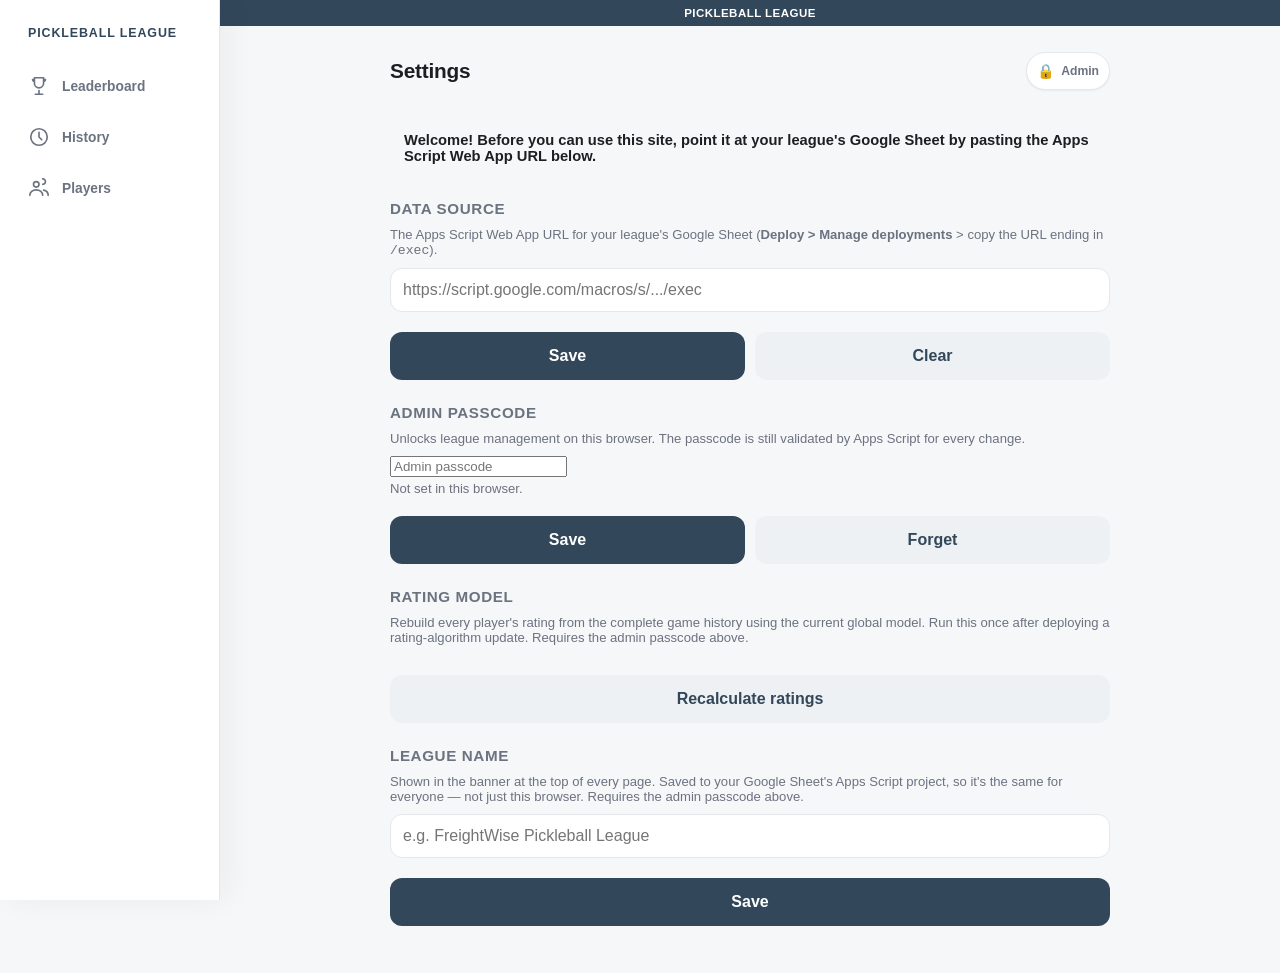
==== history.html @ 62611ccc "init" ====
<!DOCTYPE html>
<html lang="en">
<head>
  <meta charset="UTF-8" />
  <meta name="viewport" content="width=device-width, initial-scale=1, maximum-scale=1" />
  <title>Game History — Pickleball</title>
  <link rel="stylesheet" href="css/style.css" />
  <link rel="manifest" href="manifest.json" />
  <link rel="icon" href="icons/icon-192.png" />
  <link rel="apple-touch-icon" href="icons/apple-touch-icon.png" />
  <meta name="theme-color" content="#33475b" />
  <meta name="mobile-web-app-capable" content="yes" />
  <meta name="apple-mobile-web-app-capable" content="yes" />
  <meta name="apple-mobile-web-app-status-bar-style" content="default" />
  <meta name="apple-mobile-web-app-title" content="Pickleball" />
</head>
<body>
  <div class="league-banner" id="league-banner"></div>
  <header class="top-bar"><h1>Recent Games</h1><button id="settings-btn" class="settings-link" title="Change data source">⚙</button></header>
  <main>
    <div class="toggle-group" id="format-filter">
      <button type="button" class="active" data-format="">All</button>
      <button type="button" data-format="Singles">Singles</button>
      <button type="button" data-format="Doubles">Doubles</button>
    </div>
    <select id="player-filter">
      <option value="">All players</option>
    </select>

    <div id="loading" class="loading">Loading…</div>
    <div id="empty-state" class="empty-state" style="display: none">No games match.</div>
    <div id="game-list"></div>
    <button type="button" class="btn secondary" id="export-btn" style="display: none">Export CSV</button>
  </main>

  <nav class="tab-bar">
    <a href="index.html">
      <svg viewBox="0 0 24 24"><path d="M8 21h8M12 17v4M17 5h2a2 2 0 0 1-2 2M7 5H5a2 2 0 0 0 2 2M7 3h10v6a5 5 0 0 1-10 0V3Z" stroke-linecap="round" stroke-linejoin="round"/></svg>
      Leaderboard
    </a>
    <a href="log-game.html">
      <svg viewBox="0 0 24 24"><circle cx="12" cy="12" r="9"/><path d="M12 8v8M8 12h8" stroke-linecap="round"/></svg>
      Log Game
    </a>
    <a href="history.html" class="active">
      <svg viewBox="0 0 24 24"><circle cx="12" cy="12" r="9"/><path d="M12 7v5l3 3" stroke-linecap="round" stroke-linejoin="round"/></svg>
      History
    </a>
    <a href="players.html">
      <svg viewBox="0 0 24 24"><circle cx="9" cy="8" r="3"/><path d="M2 20c0-3.3 3-6 7-6s7 2.7 7 6M16 8a3 3 0 1 0 0-6M22 20c0-2.7-2-5-5-5.7" stroke-linecap="round" stroke-linejoin="round"/></svg>
      Players
    </a>
  </nav>

  <script src="js/config.js"></script>
  <script src="js/api.js"></script>
  <script src="js/admin.js"></script>
  <script src="js/csv.js"></script>
  <script src="js/history.js"></script>
</body>
</html>
---- css/style.css ----
* { box-sizing: border-box; }

:root {
  --bg: #f6f7f8;
  --surface: #ffffff;
  --border: #e5e7eb;
  --text: #1c1e21;
  --text-muted: #6b7280;
  --accent: #33475b;
  --accent-soft: #eef1f4;
  --success: #1e7e34;
  --success-bg: #eaf6ec;
  --danger: #c0392b;
  --danger-bg: #fdecea;
  --radius: 12px;
  --shadow-sm: 0 1px 2px rgba(18, 32, 47, 0.06);
  --shadow-md: 0 10px 30px rgba(18, 32, 47, 0.09);
}

body {
  margin: 0;
  font-family: -apple-system, BlinkMacSystemFont, 'Segoe UI', Roboto, sans-serif;
  font-size: 16px;
  background: var(--bg);
  color: var(--text);
  -webkit-font-smoothing: antialiased;
}

.league-banner {
  background: var(--accent);
  color: #fff;
  text-align: center;
  font-size: 0.72rem;
  font-weight: 700;
  letter-spacing: 0.04em;
  text-transform: uppercase;
  padding: 7px 12px;
}

header.top-bar {
  padding: 18px 20px 8px;
  max-width: 640px;
  margin: 0 auto;
}

.header-actions {
  display: flex;
  align-items: center;
  gap: 4px;
}

header.top-bar h1 {
  font-size: 1.3rem;
  font-weight: 700;
  margin: 0;
  letter-spacing: -0.01em;
}

header.top-bar {
  display: flex;
  align-items: center;
  justify-content: space-between;
}

.settings-link {
  background: none;
  border: none;
  font-size: 1.5rem;
  color: var(--text-muted);
  padding: 6px;
  line-height: 1;
}

.admin-mode-toggle {
  min-height: 38px;
  display: inline-flex;
  align-items: center;
  justify-content: center;
  gap: 6px;
  padding: 7px 10px;
  border: 1px solid var(--border);
  border-radius: 999px;
  background: var(--surface);
  color: var(--text-muted);
  font: inherit;
  font-size: 0.76rem;
  font-weight: 750;
  box-shadow: var(--shadow-sm);
}

.admin-mode-toggle.unlocked {
  background: var(--success-bg);
  border-color: #b8ddc0;
  color: var(--success);
}

.admin-lock-icon { font-size: 0.88rem; }

body:not(.admin-unlocked) .admin-only,
body:not(.admin-unlocked) .admin-only-section,
body:not(.admin-unlocked) .admin-nav-item,
body:not(.admin-unlocked) .admin-settings-link {
  display: none !important;
}

body.admin-unlocked .locked-only { display: none !important; }

.admin-required-card {
  padding: 26px 20px;
  border: 1px solid var(--border);
  border-radius: 18px;
  background: var(--surface);
  text-align: center;
  box-shadow: var(--shadow-sm);
}

.admin-required-card h2 {
  margin: 8px 0 6px;
  color: var(--text);
  text-transform: none;
  letter-spacing: 0;
  font-size: 1.08rem;
}

.admin-required-card p {
  margin: 0 auto;
  max-width: 330px;
  color: var(--text-muted);
  font-size: 0.88rem;
  line-height: 1.45;
}

.admin-required-card .btn { max-width: 280px; }
.admin-required-icon { font-size: 1.5rem; }

main {
  max-width: 640px;
  margin: 0 auto;
  padding: 8px 20px 100px;
}

h2 {
  font-size: 0.95rem;
  font-weight: 700;
  color: var(--text-muted);
  text-transform: uppercase;
  letter-spacing: 0.04em;
  margin: 24px 0 10px;
}

/* Bottom tab bar */
nav.tab-bar {
  position: fixed;
  bottom: 0;
  left: 0;
  right: 0;
  display: flex;
  background: var(--surface);
  border-top: 1px solid var(--border);
  padding: 6px env(safe-area-inset-right) calc(6px + env(safe-area-inset-bottom)) env(safe-area-inset-left);
  z-index: 10;
}

nav.tab-bar a {
  flex: 1;
  display: flex;
  flex-direction: column;
  align-items: center;
  gap: 3px;
  padding: 8px 4px 6px;
  text-decoration: none;
  color: var(--text-muted);
  font-size: 0.72rem;
  font-weight: 600;
}

nav.tab-bar a svg {
  width: 22px;
  height: 22px;
  stroke: var(--text-muted);
  fill: none;
  stroke-width: 1.8;
}

nav.tab-bar a.active {
  color: var(--accent);
}

nav.tab-bar a.active svg {
  stroke: var(--accent);
}

table {
  width: 100%;
  border-collapse: collapse;
  background: var(--surface);
  border-radius: var(--radius);
  overflow: hidden;
  border: 1px solid var(--border);
  box-shadow: var(--shadow-sm);
}

.desktop-only { display: none; }

.numeric-column,
.record-column {
  white-space: nowrap;
}

.provisional-badge {
  margin-left: 6px;
  vertical-align: 1px;
}

th, td {
  text-align: left;
  padding: 12px 10px;
  border-bottom: 1px solid var(--border);
}

th {
  background: var(--accent-soft);
  font-size: 0.72rem;
  text-transform: uppercase;
  letter-spacing: 0.04em;
  color: var(--text-muted);
  font-weight: 700;
}

tr:last-child td { border-bottom: none; }

td.rank {
  font-weight: 700;
  color: var(--text-muted);
  width: 28px;
}

tr.rank-1 td.rank { color: var(--accent); }

.streak-badge {
  margin-left: 6px;
  font-size: 0.78rem;
  font-weight: 700;
  white-space: nowrap;
}

.streak-badge.win { color: #c2410c; }
.streak-badge.loss { color: var(--text-muted); }

.form-dots {
  display: flex;
  gap: 3px;
  margin-top: 4px;
}

.form-dot {
  width: 7px;
  height: 7px;
  border-radius: 50%;
  background: var(--border);
}

.form-dot.win { background: var(--success); }
.form-dot.loss { background: var(--danger); }

label {
  display: block;
  font-weight: 600;
  font-size: 0.9rem;
  color: var(--text-muted);
  margin: 16px 0 6px;
}

select, input[type="text"], input[type="number"], input[type="date"] {
  width: 100%;
  padding: 12px;
  font-size: 16px;
  border: 1px solid var(--border);
  border-radius: var(--radius);
  background: var(--surface);
  color: var(--text);
}

select:focus, input:focus {
  outline: none;
  border-color: var(--accent);
}

.toggle-group {
  display: flex;
  gap: 8px;
  margin: 8px 0 16px;
  background: var(--accent-soft);
  padding: 4px;
  border-radius: var(--radius);
}

.toggle-group button {
  flex: 1;
  padding: 10px;
  font-size: 0.95rem;
  font-weight: 600;
  border: none;
  background: transparent;
  color: var(--text-muted);
  border-radius: 8px;
}

.toggle-group button.active {
  background: var(--surface);
  color: var(--text);
  box-shadow: 0 1px 2px rgba(0, 0, 0, 0.08);
}

button.primary, .btn {
  width: 100%;
  padding: 15px;
  font-size: 1rem;
  font-weight: 700;
  color: #fff;
  background: var(--accent);
  border: none;
  border-radius: var(--radius);
  margin-top: 20px;
}

button, .btn { cursor: pointer; }

button.primary:active, .btn:active {
  opacity: 0.85;
}

button.primary:disabled, .btn:disabled {
  opacity: 0.6;
}

button.small {
  padding: 7px 12px;
  font-size: 0.82rem;
  font-weight: 600;
  background: var(--accent-soft);
  color: var(--accent);
  border: none;
  border-radius: 8px;
}

.score-row {
  display: flex;
  gap: 12px;
  align-items: center;
}

.score-row > div { flex: 1; }

.preset-row {
  display: flex;
  gap: 6px;
  margin-top: 8px;
}

.preset-btn {
  flex: 1;
  padding: 9px 0;
  font-size: 0.9rem;
  font-weight: 600;
  border: 1px solid var(--border);
  background: var(--surface);
  color: var(--text-muted);
  border-radius: 8px;
}

.preset-btn.active {
  background: var(--accent);
  color: #fff;
  border-color: var(--accent);
}

.field-help {
  font-size: 0.82rem;
  color: var(--text-muted);
  margin: 4px 0 10px;
}

.button-row {
  display: flex;
  gap: 10px;
  margin-top: 20px;
}

.button-row .btn {
  margin-top: 0;
  flex: 1;
}

a.btn {
  display: block;
  text-align: center;
  text-decoration: none;
  box-sizing: border-box;
}

#continue-row {
  margin-top: 14px;
}

.status {
  margin-top: 14px;
  padding: 12px 14px;
  border-radius: var(--radius);
  font-weight: 600;
  font-size: 0.92rem;
}

.status.success { background: var(--success-bg); color: var(--success); }
.status.error { background: var(--danger-bg); color: var(--danger); }

.delta-pos { color: var(--success); font-weight: 700; }
.delta-neg { color: var(--danger); font-weight: 700; }

.loading, .empty-state {
  color: var(--text-muted);
  padding: 24px 0;
  text-align: center;
  font-size: 0.92rem;
}

.player-link {
  color: inherit;
  text-decoration: underline;
  text-decoration-style: dotted;
  text-underline-offset: 3px;
}

.stat-grid {
  display: grid;
  grid-template-columns: repeat(4, 1fr);
  gap: 8px;
  margin: 12px 0 20px;
}

.stat-tile {
  background: var(--surface);
  border: 1px solid var(--border);
  border-radius: var(--radius);
  padding: 12px 6px;
  text-align: center;
}

.stat-tile .value {
  font-size: 1.25rem;
  font-weight: 700;
  color: var(--accent);
}

.stat-tile .label {
  font-size: 0.65rem;
  text-transform: uppercase;
  letter-spacing: 0.03em;
  color: var(--text-muted);
  margin-top: 2px;
}

.chart-card {
  background: var(--surface);
  border: 1px solid var(--border);
  border-radius: var(--radius);
  padding: 16px 12px 6px;
  margin: 12px 0 20px;
  box-shadow: 0 1px 2px rgba(0, 0, 0, 0.06);
}

.elo-chart-wrap {
  position: relative;
}

#elo-chart {
  display: block;
  width: 100%;
  height: auto;
  overflow: visible;
}

.elo-chart-wrap .crosshair,
.elo-chart-wrap .hover-dot {
  opacity: 0;
  transition: opacity 0.1s ease;
  pointer-events: none;
}

.elo-tooltip {
  position: absolute;
  pointer-events: none;
  background: var(--accent);
  color: #fff;
  padding: 6px 10px;
  border-radius: 8px;
  transform: translate(-50%, -100%) translateY(-8px);
  white-space: nowrap;
  box-shadow: 0 3px 8px rgba(0, 0, 0, 0.2);
  z-index: 5;
}

.elo-tooltip-value {
  font-weight: 700;
  font-size: 0.9rem;
}

.elo-tooltip-date {
  color: rgba(255, 255, 255, 0.75);
  font-size: 0.68rem;
  margin-top: 1px;
}

#player-filter {
  margin-bottom: 16px;
}

.game-card {
  background: var(--surface);
  border: 1px solid var(--border);
  border-radius: var(--radius);
  padding: 12px 14px;
  margin-bottom: 10px;
}

.game-meta {
  display: flex;
  justify-content: space-between;
  align-items: center;
  font-size: 0.72rem;
  color: var(--text-muted);
  margin-bottom: 8px;
}

.game-meta .meta-left {
  display: flex;
  align-items: center;
  gap: 8px;
}

.card-actions {
  display: flex;
  gap: 2px;
}

.icon-btn {
  background: none;
  border: none;
  font-size: 0.95rem;
  line-height: 1;
  padding: 4px 6px;
}

.edit-actions {
  display: flex;
  gap: 10px;
  margin-top: 20px;
}

.edit-actions .btn {
  margin-top: 0;
  flex: 1;
}

.btn.secondary {
  background: var(--accent-soft);
  color: var(--accent);
}

.badge {
  background: var(--accent-soft);
  color: var(--accent);
  padding: 1px 8px;
  border-radius: 999px;
  font-weight: 700;
  text-transform: uppercase;
  letter-spacing: 0.03em;
}

.game-row {
  display: flex;
  align-items: center;
  gap: 8px;
  padding: 3px 0;
}

.game-row .side-names {
  flex: 1;
  font-size: 0.95rem;
}

.game-row .side-score {
  font-weight: 700;
  width: 24px;
  text-align: right;
}

.game-row .side-delta {
  width: 40px;
  text-align: right;
  font-size: 0.85rem;
}

.game-row.winner .side-names,
.game-row.winner .side-score {
  font-weight: 700;
  color: var(--text);
}

.game-row.loser .side-names,
.game-row.loser .side-score {
  color: var(--text-muted);
}

.trophy {
  margin-right: 4px;
}

.modal-overlay {
  display: none;
  position: fixed;
  inset: 0;
  background: rgba(0, 0, 0, 0.45);
  align-items: center;
  justify-content: center;
  z-index: 100;
  padding: 20px;
}

.modal-card {
  background: var(--surface);
  border-radius: var(--radius);
  padding: 20px;
  width: 100%;
  max-width: 340px;
  box-shadow: var(--shadow-md);
}

.modal-card h2 {
  margin: 4px 0 6px;
  color: var(--text);
  text-transform: none;
  letter-spacing: 0;
  font-size: 1.18rem;
}

.modal-kicker,
.post-game-kicker {
  color: var(--success);
  font-size: 0.68rem;
  font-weight: 800;
  letter-spacing: 0.06em;
  text-transform: uppercase;
}

.modal-actions {
  display: flex;
  gap: 10px;
  margin-top: 16px;
}

.modal-actions .btn {
  margin-top: 0;
  flex: 1;
}


/* Rating confidence + calibration recommendations */
.rating-meta {
  display: flex;
  align-items: center;
  gap: 6px;
  margin-top: 3px;
  font-size: 0.68rem;
  color: var(--text-muted);
}
.provisional-badge {
  display: inline-flex;
  align-items: center;
  padding: 2px 6px;
  border-radius: 999px;
  background: var(--accent-soft);
  color: var(--accent);
  font-size: 0.58rem;
  font-weight: 800;
  letter-spacing: 0.05em;
}
.provisional-row { opacity: 0.82; }
.section-heading-row {
  display: flex;
  align-items: flex-end;
  justify-content: space-between;
  gap: 12px;
  margin-top: 26px;
}
.section-heading-row h2 { margin: 0 0 3px; }
.section-subtitle {
  margin: 0;
  color: var(--text-muted);
  font-size: 0.78rem;
  line-height: 1.35;
}
.confidence-pill {
  flex: 0 0 auto;
  border: 1px solid var(--border);
  background: var(--surface);
  border-radius: 999px;
  padding: 6px 9px;
  font-size: 0.68rem;
  font-weight: 700;
  color: var(--text-muted);
}
.calibration-list {
  display: grid;
  gap: 8px;
  margin-top: 10px;
}
.calibration-card {
  display: grid;
  grid-template-columns: 28px 1fr auto;
  align-items: center;
  gap: 10px;
  padding: 12px;
  border: 1px solid var(--border);
  background: var(--surface);
  border-radius: var(--radius);
  text-decoration: none;
  color: var(--text);
}
.calibration-card:active { transform: scale(0.995); }
.calibration-rank {
  width: 26px;
  height: 26px;
  display: grid;
  place-items: center;
  border-radius: 50%;
  background: var(--accent-soft);
  color: var(--accent);
  font-weight: 800;
  font-size: 0.75rem;
}
.calibration-match { font-weight: 750; font-size: 0.92rem; }
.calibration-match span { color: var(--text-muted); font-weight: 500; font-size: 0.72rem; margin: 0 3px; }
.calibration-reason, .calibration-odds { color: var(--text-muted); font-size: 0.72rem; margin-top: 3px; }
.calibration-priority { font-size: 0.66rem; font-weight: 750; color: var(--accent); text-align: right; max-width: 72px; }

/* Player profile summary */
.profile-breakdown {
  display: grid;
  grid-template-columns: repeat(3, 1fr);
  gap: 8px;
  margin: -8px 0 22px;
}

.breakdown-card {
  display: flex;
  flex-direction: column;
  gap: 3px;
  padding: 11px 10px;
  border: 1px solid var(--border);
  border-radius: var(--radius);
  background: var(--surface);
  box-shadow: var(--shadow-sm);
}

.breakdown-card strong { font-size: 1rem; }
.breakdown-label { color: var(--text-muted); font-size: 0.66rem; font-weight: 700; text-transform: uppercase; letter-spacing: 0.035em; }

/* Fast post-game loop */
.post-game-panel {
  margin-top: 14px;
  padding: 15px;
  border: 1px solid #b8ddc0;
  border-radius: 16px;
  background: var(--success-bg);
}

.post-game-summary {
  margin-top: 4px;
  font-weight: 750;
  line-height: 1.4;
}

.post-game-actions {
  display: grid;
  grid-template-columns: repeat(4, 1fr);
  gap: 7px;
  margin-top: 13px;
}

.quick-action {
  min-height: 58px;
  display: flex;
  flex-direction: column;
  align-items: center;
  justify-content: center;
  gap: 3px;
  padding: 7px 3px;
  border: 1px solid rgba(30, 126, 52, 0.18);
  border-radius: 10px;
  background: rgba(255, 255, 255, 0.8);
  color: var(--text);
  font: inherit;
  font-size: 0.67rem;
  font-weight: 700;
}

.quick-action span { font-size: 1.08rem; }
.quick-action.danger-action { color: var(--danger); }

#log-game-form .score-row input {
  min-height: 58px;
  text-align: center;
  font-size: 1.35rem;
  font-weight: 750;
}

@media (min-width: 900px) {
  body { padding-left: 220px; }

  nav.tab-bar {
    top: 0;
    bottom: 0;
    left: 0;
    right: auto;
    width: 220px;
    padding: 22px 14px;
    flex-direction: column;
    align-items: stretch;
    gap: 5px;
    border-top: none;
    border-right: 1px solid var(--border);
    box-shadow: 8px 0 28px rgba(18, 32, 47, 0.05);
  }

  nav.tab-bar::before {
    content: 'Pickleball League';
    display: block;
    padding: 4px 14px 18px;
    color: var(--accent);
    font-size: 0.78rem;
    font-weight: 850;
    letter-spacing: 0.07em;
    text-transform: uppercase;
  }

  nav.tab-bar a {
    flex: 0 0 auto;
    flex-direction: row;
    justify-content: flex-start;
    gap: 12px;
    padding: 12px 14px;
    border-radius: 10px;
    font-size: 0.86rem;
  }

  nav.tab-bar a.active { background: var(--accent-soft); }

  header.top-bar,
  main {
    max-width: 760px;
  }

  header.top-bar { padding-top: 26px; }
  main { padding-bottom: 48px; }

  .admin-lock-label { display: inline; }

  body.leaderboard-page header.top-bar,
  body.leaderboard-page main {
    max-width: 1180px;
  }

  body.leaderboard-page main {
    padding-left: 28px;
    padding-right: 28px;
  }

  body.leaderboard-page .desktop-only {
    display: table-cell;
  }

  body.leaderboard-page .mobile-only {
    display: none;
  }

  body.leaderboard-page #leaderboard-table th,
  body.leaderboard-page #leaderboard-table td {
    padding: 13px 12px;
    vertical-align: middle;
  }

  body.leaderboard-page #leaderboard-table .player-column {
    min-width: 170px;
  }

  .confidence-cell {
    display: grid;
    grid-template-columns: 34px 58px;
    align-items: center;
    gap: 7px;
    color: var(--text-muted);
    font-size: 0.78rem;
    font-weight: 700;
    white-space: nowrap;
  }

  .confidence-meter {
    display: block;
    width: 58px;
    height: 5px;
    overflow: hidden;
    border-radius: 999px;
    background: var(--border);
  }

  .confidence-meter > span {
    display: block;
    height: 100%;
    border-radius: inherit;
    background: var(--accent);
  }

  .desktop-form {
    margin-top: 0;
    min-width: 47px;
  }

  .desktop-form .form-dot {
    width: 8px;
    height: 8px;
  }

  body.leaderboard-page .calibration-list {
    grid-template-columns: repeat(3, minmax(0, 1fr));
  }

  body.leaderboard-page .calibration-card {
    grid-template-columns: 28px 1fr;
    align-items: start;
  }

  body.leaderboard-page .calibration-priority {
    grid-column: 2;
    max-width: none;
    text-align: left;
  }
}

/* Doubles team balancer */
.balance-panel { margin: -4px 0 8px; }
.balance-panel .btn { width: 100%; }
.balance-result {
  margin-top: 8px;
  padding: 11px 12px;
  border: 1px solid var(--border);
  border-radius: var(--radius);
  background: var(--surface);
  font-size: 0.86rem;
  line-height: 1.45;
}
.balance-result > span { color: var(--text-muted); font-size: 0.76rem; }
.handicap-note {
  margin-top: 8px;
  padding-top: 8px;
  border-top: 1px solid var(--border);
  color: var(--text-muted);
  font-size: 0.74rem;
}

@media (max-width: 480px) {
  .section-heading-row { align-items: flex-start; flex-direction: column; }
  .calibration-card { grid-template-columns: 28px 1fr; }
  .calibration-priority { grid-column: 2; text-align: left; max-width: none; margin-top: -4px; }
}
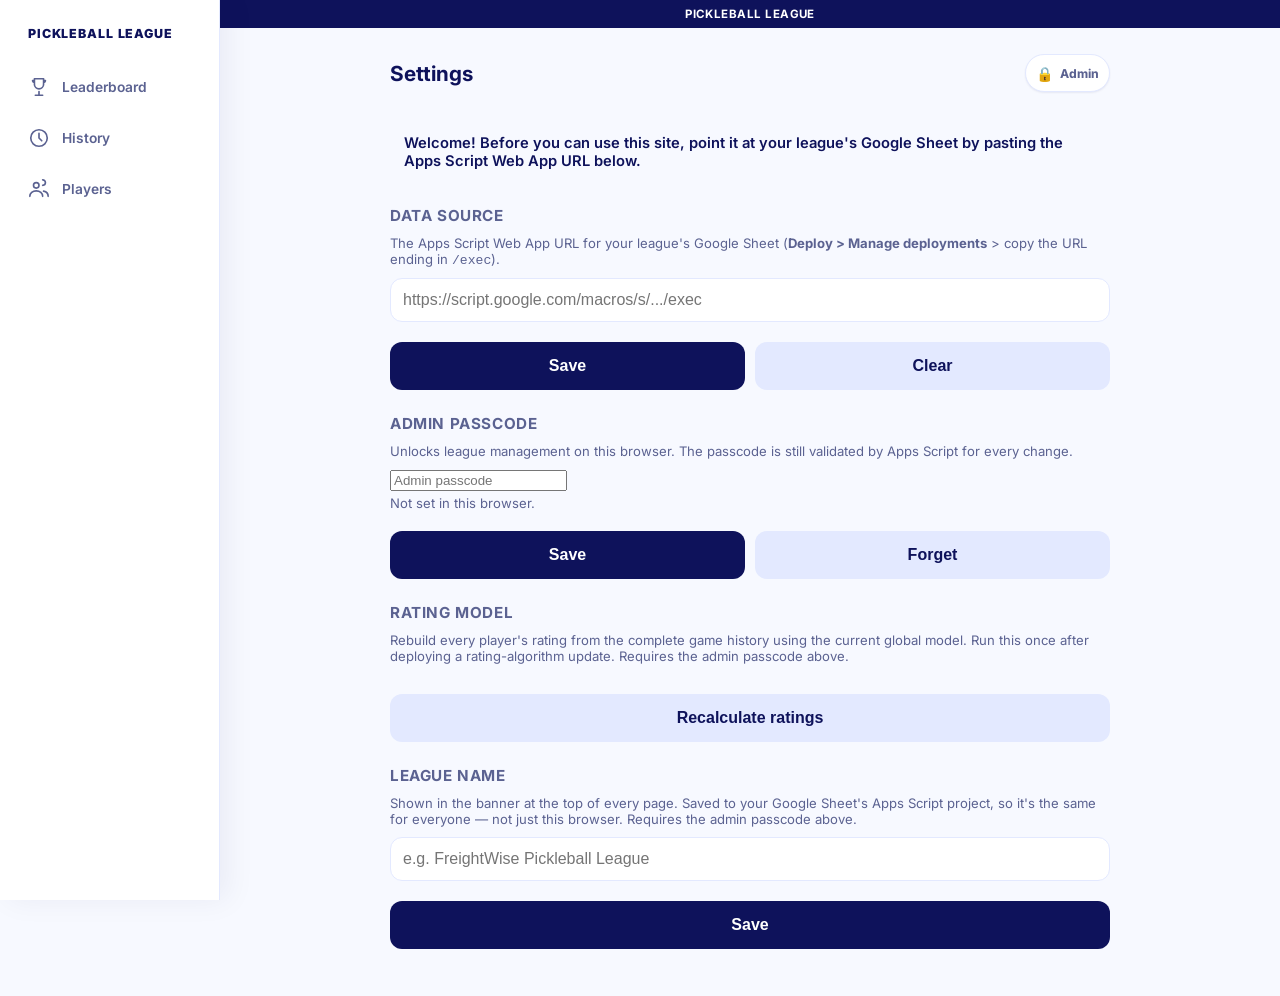
==== commit 30057084: "FW colors & game log UI improvements" ====
--- a/history.html
+++ b/history.html
@@ -4,11 +4,14 @@
   <meta charset="UTF-8" />
   <meta name="viewport" content="width=device-width, initial-scale=1, maximum-scale=1" />
   <title>Game History — Pickleball</title>
+  <link rel="preconnect" href="https://fonts.googleapis.com" />
+  <link rel="preconnect" href="https://fonts.gstatic.com" crossorigin />
+  <link rel="stylesheet" href="https://fonts.googleapis.com/css2?family=Inter:wght@200;400;500;700&display=swap" />
   <link rel="stylesheet" href="css/style.css" />
   <link rel="manifest" href="manifest.json" />
   <link rel="icon" href="icons/icon-192.png" />
   <link rel="apple-touch-icon" href="icons/apple-touch-icon.png" />
-  <meta name="theme-color" content="#33475b" />
+  <meta name="theme-color" content="#0E125B" />
   <meta name="mobile-web-app-capable" content="yes" />
   <meta name="apple-mobile-web-app-capable" content="yes" />
   <meta name="apple-mobile-web-app-status-bar-style" content="default" />
--- a/css/style.css
+++ b/css/style.css
@@ -1,25 +1,58 @@
 * { box-sizing: border-box; }
 
 :root {
-  --bg: #f6f7f8;
+  /* FreightWise brand palette — see brand-guidelines.md.
+     Raw brand values first, then the app roles they fill, so a brand refresh
+     is a one-line change here rather than a hunt through the stylesheet. */
+  --midnight: #0E125B;
+  --midnight-light: #1D2277;
+  --moonlight: #F7F9FF;
+  --skyway: #3158CF;
+  --skyway-mid: #6C8CF7;
+  --skyway-light: #B6C7FF;
+  --skyway-mist: #E3E9FF;
+  --momentum: #FE5500;
+  --momentum-mid: #FE8C00;
+  --horizon: #FCB92E;
+  --sunrise: #FADE9F;
+  --sunrise-haze: #F1EEE8;
+  --status-red: #FE3700;
+  --status-green: #009C5B;
+
+  /* App roles. Midnight is the anchor; Skyway and Momentum are accents used
+     deliberately (hierarchy, CTAs, highlights), not spread across surfaces. */
+  --bg: var(--moonlight);
   --surface: #ffffff;
-  --border: #e5e7eb;
-  --text: #1c1e21;
-  --text-muted: #6b7280;
-  --accent: #33475b;
-  --accent-soft: #eef1f4;
-  --success: #1e7e34;
-  --success-bg: #eaf6ec;
-  --danger: #c0392b;
-  --danger-bg: #fdecea;
+  --border: var(--skyway-mist);
+  --text: var(--midnight);
+  --text-muted: #5B6291;
+  --accent: var(--midnight);
+  --accent-soft: var(--skyway-mist);
+  --link: var(--skyway);
+
+  /* Momentum orange is the highlight fill; text on light backgrounds uses the
+     deeper shade because #FE5500 only clears 3.2:1 on white. */
+  --highlight: var(--momentum);
+  --highlight-text: #B23C00;
+
+  /* Status colors: the brand hexes are the fills/dots, the deeper shades carry
+     text, keeping every label at or above 4.5:1. */
+  --success: #007A47;
+  --success-fill: var(--status-green);
+  --success-bg: #E4F6EE;
+  --success-border: #A7DCC5;
+  --danger: #C42700;
+  --danger-fill: var(--status-red);
+  --danger-bg: #FFEDE7;
+
   --radius: 12px;
-  --shadow-sm: 0 1px 2px rgba(18, 32, 47, 0.06);
-  --shadow-md: 0 10px 30px rgba(18, 32, 47, 0.09);
+  --shadow-sm: 0 1px 2px rgba(14, 18, 91, 0.07);
+  --shadow-md: 0 10px 30px rgba(14, 18, 91, 0.10);
 }
 
 body {
   margin: 0;
-  font-family: -apple-system, BlinkMacSystemFont, 'Segoe UI', Roboto, sans-serif;
+  font-family: 'Inter', Helvetica, -apple-system, BlinkMacSystemFont, 'Segoe UI', Roboto, sans-serif;
   font-size: 16px;
   background: var(--bg);
   color: var(--text);
@@ -90,7 +123,7 @@
 
 .admin-mode-toggle.unlocked {
   background: var(--success-bg);
-  border-color: #b8ddc0;
+  border-color: var(--success-border);
   color: var(--success);
 }
 
@@ -235,7 +268,7 @@
   width: 28px;
 }
 
-tr.rank-1 td.rank { color: var(--accent); }
+tr.rank-1 td.rank { color: var(--highlight-text); }
 
 .streak-badge {
   margin-left: 6px;
@@ -244,7 +277,7 @@
   white-space: nowrap;
 }
 
-.streak-badge.win { color: #c2410c; }
+.streak-badge.win { color: var(--highlight-text); }
 .streak-badge.loss { color: var(--text-muted); }
 
 .form-dots {
@@ -260,8 +293,8 @@
   background: var(--border);
 }
 
-.form-dot.win { background: var(--success); }
-.form-dot.loss { background: var(--danger); }
+.form-dot.win { background: var(--success-fill); }
+.form-dot.loss { background: var(--danger-fill); }
 
 label {
   display: block;
@@ -309,7 +342,7 @@
 .toggle-group button.active {
   background: var(--surface);
   color: var(--text);
-  box-shadow: 0 1px 2px rgba(0, 0, 0, 0.08);
+  box-shadow: 0 1px 2px rgba(14, 18, 91, 0.09);
 }
 
 button.primary, .btn {
@@ -428,6 +461,7 @@
   color: inherit;
   text-decoration: underline;
   text-decoration-style: dotted;
+  text-decoration-color: var(--skyway-light);
   text-underline-offset: 3px;
 }
 
@@ -466,7 +500,7 @@
   border-radius: var(--radius);
   padding: 16px 12px 6px;
   margin: 12px 0 20px;
-  box-shadow: 0 1px 2px rgba(0, 0, 0, 0.06);
+  box-shadow: var(--shadow-sm);
 }
 
 .elo-chart-wrap {
@@ -496,7 +530,7 @@
   border-radius: 8px;
   transform: translate(-50%, -100%) translateY(-8px);
   white-space: nowrap;
-  box-shadow: 0 3px 8px rgba(0, 0, 0, 0.2);
+  box-shadow: 0 3px 8px rgba(14, 18, 91, 0.28);
   z-index: 5;
 }
 
@@ -616,11 +650,26 @@
   margin-right: 4px;
 }
 
+/* The player whose page you're on — bold, unlinked, since the link would
+   point at the page you're already reading. */
+.game-row .side-names .self {
+  font-weight: 700;
+}
+
+/* Running rating after the game — player-page only; History has no single
+   player to anchor it to. */
+.rating-after {
+  font-variant-numeric: tabular-nums;
+  font-weight: 700;
+  color: var(--text-muted);
+  white-space: nowrap;
+}
+
 .modal-overlay {
   display: none;
   position: fixed;
   inset: 0;
-  background: rgba(0, 0, 0, 0.45);
+  background: rgba(14, 18, 91, 0.45);
   align-items: center;
   justify-content: center;
   z-index: 100;
@@ -770,7 +819,7 @@
 .post-game-panel {
   margin-top: 14px;
   padding: 15px;
-  border: 1px solid #b8ddc0;
+  border: 1px solid var(--success-border);
   border-radius: 16px;
   background: var(--success-bg);
 }
@@ -796,7 +845,7 @@
   justify-content: center;
   gap: 3px;
   padding: 7px 3px;
-  border: 1px solid rgba(30, 126, 52, 0.18);
+  border: 1px solid var(--success-border);
   border-radius: 10px;
   background: rgba(255, 255, 255, 0.8);
   color: var(--text);
@@ -830,7 +879,7 @@
     gap: 5px;
     border-top: none;
     border-right: 1px solid var(--border);
-    box-shadow: 8px 0 28px rgba(18, 32, 47, 0.05);
+    box-shadow: 8px 0 28px rgba(14, 18, 91, 0.06);
   }
 
   nav.tab-bar::before {
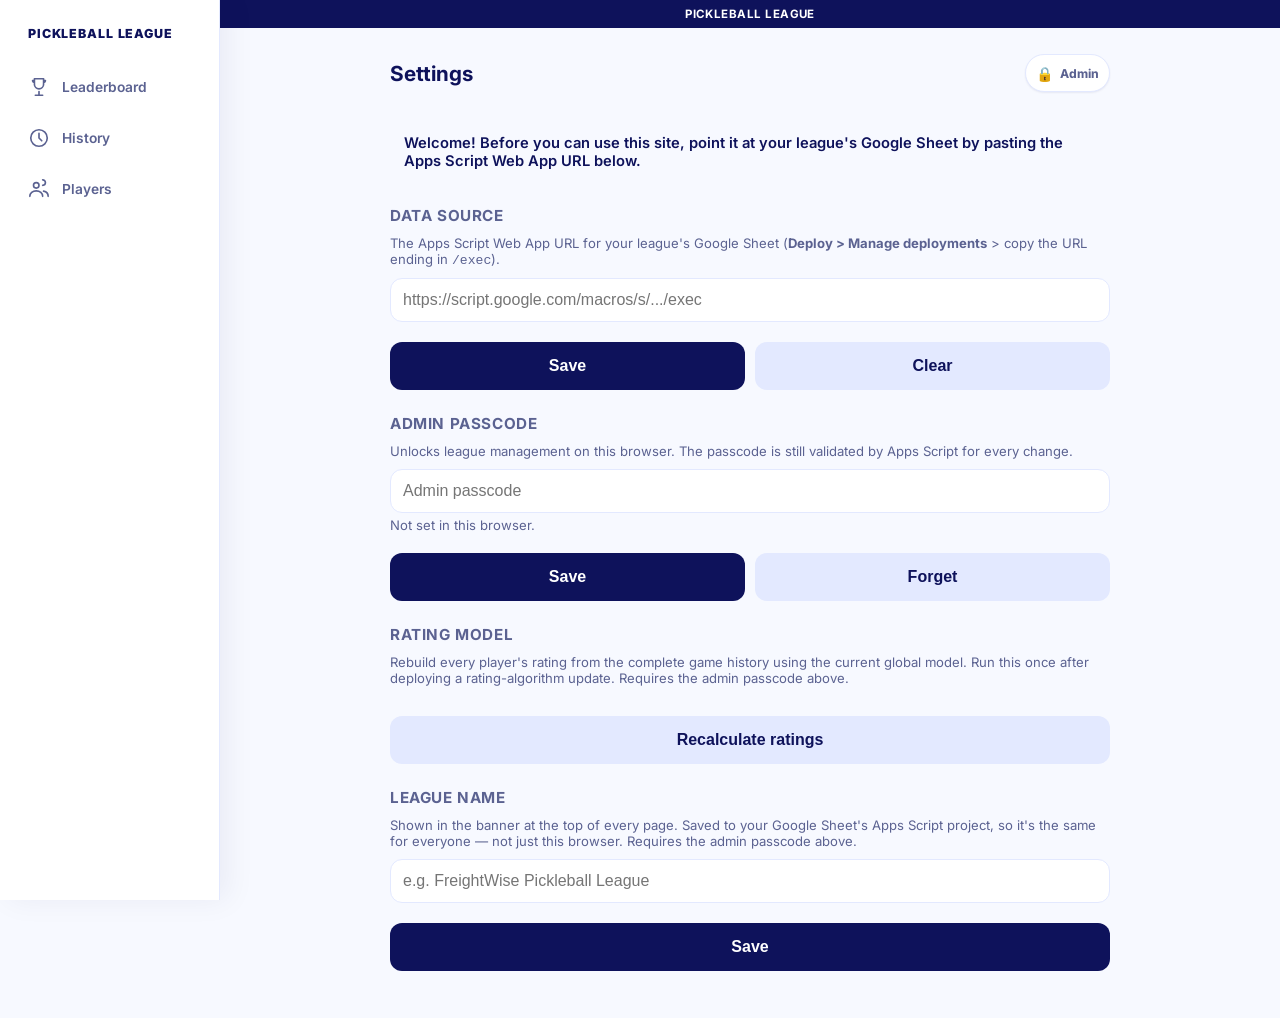
==== commit 1b6b62e4: "loading animation" ====
--- a/history.html
+++ b/history.html
@@ -30,7 +30,36 @@
       <option value="">All players</option>
     </select>
 
-    <div id="loading" class="loading">Loading…</div>
+    <div id="loading" class="loading skeleton-host" role="status" aria-live="polite">
+      <span class="visually-hidden">Loading…</span>
+      <div class="skeleton-wrap" aria-hidden="true">
+        <div class="sk-panel sk-game">
+          <div class="sk-meta"><span class="sk sk-line w-40"></span><span class="sk sk-line" style="width:52px"></span></div>
+          <div class="sk-side"><span class="sk sk-line tall"></span><span class="sk sk-line tall"></span></div>
+          <div class="sk-side"><span class="sk sk-line"></span><span class="sk sk-line"></span></div>
+        </div>
+        <div class="sk-panel sk-game">
+          <div class="sk-meta"><span class="sk sk-line w-40"></span><span class="sk sk-line" style="width:52px"></span></div>
+          <div class="sk-side"><span class="sk sk-line tall"></span><span class="sk sk-line tall"></span></div>
+          <div class="sk-side"><span class="sk sk-line"></span><span class="sk sk-line"></span></div>
+        </div>
+        <div class="sk-panel sk-game">
+          <div class="sk-meta"><span class="sk sk-line w-40"></span><span class="sk sk-line" style="width:52px"></span></div>
+          <div class="sk-side"><span class="sk sk-line tall"></span><span class="sk sk-line tall"></span></div>
+          <div class="sk-side"><span class="sk sk-line"></span><span class="sk sk-line"></span></div>
+        </div>
+        <div class="sk-panel sk-game">
+          <div class="sk-meta"><span class="sk sk-line w-40"></span><span class="sk sk-line" style="width:52px"></span></div>
+          <div class="sk-side"><span class="sk sk-line tall"></span><span class="sk sk-line tall"></span></div>
+          <div class="sk-side"><span class="sk sk-line"></span><span class="sk sk-line"></span></div>
+        </div>
+        <div class="sk-panel sk-game">
+          <div class="sk-meta"><span class="sk sk-line w-40"></span><span class="sk sk-line" style="width:52px"></span></div>
+          <div class="sk-side"><span class="sk sk-line tall"></span><span class="sk sk-line tall"></span></div>
+          <div class="sk-side"><span class="sk sk-line"></span><span class="sk sk-line"></span></div>
+        </div>
+      </div>
+    </div>
     <div id="empty-state" class="empty-state" style="display: none">No games match.</div>
     <div id="game-list"></div>
     <button type="button" class="btn secondary" id="export-btn" style="display: none">Export CSV</button>
--- a/css/style.css
+++ b/css/style.css
@@ -233,8 +233,6 @@
   box-shadow: var(--shadow-sm);
 }
 
-.desktop-only { display: none; }
-
 .numeric-column,
 .record-column {
   white-space: nowrap;
@@ -304,7 +302,11 @@
   margin: 16px 0 6px;
 }
 
-select, input[type="text"], input[type="number"], input[type="date"] {
+/* `password` is used by the Settings passcode field and the Admin Mode
+   unlock modal; without it they fell back to an unstyled browser input,
+   and the 16px below is what stops iOS Safari zooming the page on focus.
+   `date` is listed for any future date field — no page uses one today. */
+select, input[type="text"], input[type="number"], input[type="date"], input[type="password"] {
   width: 100%;
   padding: 12px;
   font-size: 16px;
@@ -455,6 +457,145 @@
   padding: 24px 0;
   text-align: center;
   font-size: 0.92rem;
+}
+
+/* Loading skeletons
+   Each page's #loading div holds a silhouette of the content that's about to
+   land, so the first paint has the right shape and nothing jumps when real
+   data replaces it. The page scripts already hide #loading on success and
+   overwrite its textContent on error, so both paths clear the skeleton with
+   no extra JS. `.skeleton-host` just strips the centred-text look .loading
+   otherwise applies; an error swaps className outright and gets it back. */
+.skeleton-host {
+  padding: 0;
+  text-align: left;
+}
+
+.visually-hidden {
+  position: absolute;
+  width: 1px;
+  height: 1px;
+  margin: -1px;
+  padding: 0;
+  overflow: hidden;
+  clip: rect(0 0 0 0);
+  clip-path: inset(50%);
+  white-space: nowrap;
+  border: 0;
+}
+
+.skeleton-wrap {
+  display: flex;
+  flex-direction: column;
+  gap: 8px;
+}
+
+.sk {
+  position: relative;
+  overflow: hidden;
+  border-radius: 6px;
+  background: var(--accent-soft);
+}
+
+/* The sweep is a pseudo-element so it can't be mistaken for content by a
+   screen reader, and so the block keeps its own background underneath. */
+.sk::after {
+  content: '';
+  position: absolute;
+  inset: 0;
+  transform: translateX(-100%);
+  background: linear-gradient(90deg, transparent, rgba(255, 255, 255, 0.7), transparent);
+  animation: sk-sweep 1.35s ease-in-out infinite;
+}
+
+@keyframes sk-sweep {
+  100% { transform: translateX(100%); }
+}
+
+/* Motion is decoration here — the layout already communicates "loading". */
+@media (prefers-reduced-motion: reduce) {
+  .sk::after { animation: none; }
+}
+
+.sk-line { height: 11px; }
+.sk-line.tall { height: 15px; }
+.sk-line.w-40 { width: 40%; }
+.sk-line.w-55 { width: 55%; }
+.sk-line.w-70 { width: 70%; }
+.sk-dot {
+  width: 20px;
+  height: 20px;
+  border-radius: 50%;
+  flex: 0 0 auto;
+}
+
+.sk-panel {
+  background: var(--surface);
+  border: 1px solid var(--border);
+  border-radius: var(--radius);
+  box-shadow: var(--shadow-sm);
+}
+
+/* Leaderboard row/card silhouette: rank, name stack, rating. */
+.sk-row {
+  display: grid;
+  grid-template-columns: 20px 1fr 46px;
+  align-items: center;
+  gap: 11px;
+  padding: 14px 12px;
+}
+
+.sk-row .sk-stack {
+  display: flex;
+  flex-direction: column;
+  gap: 6px;
+  min-width: 0;
+}
+
+/* History / player game-log card silhouette: meta line, then two side rows. */
+.sk-game {
+  padding: 12px 14px;
+}
+
+.sk-game .sk-meta {
+  display: flex;
+  justify-content: space-between;
+  gap: 12px;
+  margin-bottom: 10px;
+}
+
+.sk-game .sk-side {
+  display: flex;
+  align-items: center;
+  justify-content: space-between;
+  gap: 12px;
+  padding: 5px 0;
+}
+
+.sk-game .sk-side .sk-line:first-child { flex: 1; }
+.sk-game .sk-side .sk-line:last-child { width: 26px; flex: 0 0 auto; }
+
+/* Player profile: the four stat tiles, then the chart card. */
+.sk-tiles {
+  display: grid;
+  grid-template-columns: repeat(4, 1fr);
+  gap: 8px;
+}
+
+.sk-tile {
+  display: flex;
+  flex-direction: column;
+  align-items: center;
+  gap: 7px;
+  padding: 16px 6px;
+}
+
+.sk-tile .sk-line:first-child { width: 60%; height: 15px; }
+.sk-tile .sk-line:last-child { width: 80%; height: 8px; }
+
+.sk-chart {
+  height: 150px;
+  margin: 0;
 }
 
 .player-link {
@@ -715,14 +856,6 @@
 
 
 /* Rating confidence + calibration recommendations */
-.rating-meta {
-  display: flex;
-  align-items: center;
-  gap: 6px;
-  margin-top: 3px;
-  font-size: 0.68rem;
-  color: var(--text-muted);
-}
 .provisional-badge {
   display: inline-flex;
   align-items: center;
@@ -862,6 +995,189 @@
   text-align: center;
   font-size: 1.35rem;
   font-weight: 750;
+}
+
+/* Leaderboard: mobile player cards
+   The wide table and this card list are two views of the same rows. Below the
+   900px breakpoint the table is hidden entirely and the cards take over, so
+   nothing gets truncated away on a phone — the six columns the table drops are
+   folded into each card's expandable panel instead. */
+.confidence-meter {
+  display: block;
+  width: 100%;
+  height: 5px;
+  overflow: hidden;
+  border-radius: 999px;
+  background: var(--border);
+}
+
+.confidence-meter > span {
+  display: block;
+  height: 100%;
+  border-radius: inherit;
+  background: var(--accent);
+}
+
+#leaderboard-table { display: none; }
+
+.player-card-list {
+  display: flex;
+  flex-direction: column;
+  gap: 8px;
+}
+
+.player-card {
+  background: var(--surface);
+  border: 1px solid var(--border);
+  border-radius: var(--radius);
+  box-shadow: var(--shadow-sm);
+}
+
+.player-card.rank-1 { border-color: var(--skyway-light); }
+
+.pc-head {
+  display: grid;
+  grid-template-columns: 26px 1fr auto 16px;
+  align-items: center;
+  gap: 10px;
+  padding: 11px 12px;
+  cursor: pointer;
+  list-style: none;
+  -webkit-tap-highlight-color: transparent;
+}
+
+/* Suppress the native disclosure triangle; .pc-chevron replaces it. */
+.pc-head::-webkit-details-marker { display: none; }
+.pc-head::marker { content: ''; }
+
+.pc-rank {
+  font-size: 0.95rem;
+  font-weight: 700;
+  color: var(--text-muted);
+  text-align: center;
+}
+
+.player-card.rank-1 .pc-rank { color: var(--highlight-text); }
+
+.pc-identity { min-width: 0; }
+
+.pc-name {
+  display: block;
+  font-size: 0.98rem;
+  font-weight: 700;
+  line-height: 1.25;
+}
+
+.pc-line {
+  display: flex;
+  align-items: center;
+  gap: 6px;
+  margin-top: 3px;
+  font-size: 0.76rem;
+  color: var(--text-muted);
+}
+
+.pc-record { font-weight: 700; color: var(--text); }
+.pc-sep { color: var(--border); }
+.pc-form { margin-top: 0; margin-left: 2px; }
+
+.pc-rating {
+  display: flex;
+  flex-direction: column;
+  align-items: flex-end;
+  line-height: 1.05;
+}
+
+.pc-rating-value {
+  font-size: 1.32rem;
+  font-weight: 800;
+  letter-spacing: -0.02em;
+  color: var(--accent);
+}
+
+.pc-rating-label {
+  font-size: 0.56rem;
+  font-weight: 700;
+  letter-spacing: 0.07em;
+  text-transform: uppercase;
+  color: var(--text-muted);
+  margin-top: 2px;
+}
+
+.pc-chevron {
+  width: 16px;
+  height: 16px;
+  color: var(--text-muted);
+  transition: transform 0.15s ease;
+}
+
+.player-card[open] .pc-chevron { transform: rotate(180deg); }
+
+.pc-body {
+  padding: 2px 12px 12px;
+  border-top: 1px solid var(--border);
+  margin-top: -1px;
+}
+
+.pc-stats {
+  display: grid;
+  grid-template-columns: repeat(3, 1fr);
+  gap: 8px;
+  margin-top: 12px;
+}
+
+.pc-stat {
+  background: var(--bg);
+  border-radius: 9px;
+  padding: 8px 6px;
+  text-align: center;
+}
+
+.pc-stat-label {
+  display: block;
+  font-size: 0.58rem;
+  font-weight: 700;
+  letter-spacing: 0.05em;
+  text-transform: uppercase;
+  color: var(--text-muted);
+}
+
+.pc-stat-value {
+  display: block;
+  font-size: 0.98rem;
+  font-weight: 700;
+  margin-top: 2px;
+}
+
+.pc-confidence {
+  display: grid;
+  grid-template-columns: auto 1fr auto;
+  align-items: center;
+  gap: 9px;
+  margin-top: 11px;
+}
+
+.pc-confidence-value {
+  font-size: 0.76rem;
+  font-weight: 700;
+  color: var(--text-muted);
+}
+
+.pc-profile {
+  display: block;
+  margin-top: 12px;
+  padding: 9px;
+  border-radius: 9px;
+  background: var(--accent-soft);
+  color: var(--accent);
+  font-size: 0.82rem;
+  font-weight: 700;
+  text-align: center;
+  text-decoration: none;
+}
+
+@media (prefers-reduced-motion: reduce) {
+  .pc-chevron { transition: none; }
 }
 
 @media (min-width: 900px) {
@@ -925,13 +1241,8 @@
     padding-right: 28px;
   }
 
-  body.leaderboard-page .desktop-only {
-    display: table-cell;
-  }
-
-  body.leaderboard-page .mobile-only {
-    display: none;
-  }
+  #leaderboard-table { display: table; }
+  #leaderboard-cards { display: none; }
 
   body.leaderboard-page #leaderboard-table th,
   body.leaderboard-page #leaderboard-table td {
@@ -954,21 +1265,7 @@
     white-space: nowrap;
   }
 
-  .confidence-meter {
-    display: block;
-    width: 58px;
-    height: 5px;
-    overflow: hidden;
-    border-radius: 999px;
-    background: var(--border);
-  }
-
-  .confidence-meter > span {
-    display: block;
-    height: 100%;
-    border-radius: inherit;
-    background: var(--accent);
-  }
+  .confidence-meter { width: 58px; }
 
   .desktop-form {
     margin-top: 0;
@@ -994,6 +1291,171 @@
     max-width: none;
     text-align: left;
   }
+}
+
+/* Log Game: tap-to-select player picker
+   Replaced four native <select>s. On a phone each of those opened an OS picker
+   wheel, so a doubles lineup cost four separate modal interactions; here it's
+   four taps against a roster already sorted most-recently-played-first. */
+.team-slots {
+  display: grid;
+  grid-template-columns: 1fr auto 1fr;
+  align-items: start;
+  gap: 10px;
+  margin: 16px 0 6px;
+  padding: 12px;
+  border: 1px solid var(--border);
+  border-radius: var(--radius);
+  background: var(--surface);
+  box-shadow: var(--shadow-sm);
+}
+
+.team-slot { min-width: 0; }
+
+.team-slot-label {
+  display: block;
+  font-size: 0.6rem;
+  font-weight: 800;
+  letter-spacing: 0.06em;
+  text-transform: uppercase;
+  color: var(--text-muted);
+  margin-bottom: 6px;
+}
+
+.team-slot-vs {
+  align-self: center;
+  padding-top: 14px;
+  font-size: 0.7rem;
+  font-weight: 700;
+  color: var(--text-muted);
+}
+
+.slot-names {
+  display: flex;
+  flex-direction: column;
+  gap: 5px;
+}
+
+.slot-name {
+  display: flex;
+  align-items: center;
+  justify-content: space-between;
+  gap: 6px;
+  width: 100%;
+  min-height: 34px;
+  padding: 6px 9px;
+  border-radius: 8px;
+  font: inherit;
+  font-size: 0.84rem;
+  font-weight: 700;
+  text-align: left;
+}
+
+.slot-name.filled {
+  border: 1px solid var(--skyway-light);
+  background: var(--accent-soft);
+  color: var(--accent);
+}
+
+.slot-name.empty {
+  border: 1px dashed var(--border);
+  background: transparent;
+  color: var(--text-muted);
+  font-weight: 500;
+}
+
+.slot-remove { color: var(--text-muted); font-weight: 700; }
+
+.picker-heading {
+  display: flex;
+  align-items: center;
+  justify-content: space-between;
+  gap: 10px;
+  margin: 14px 0 8px;
+}
+
+.picker-hint {
+  font-size: 0.78rem;
+  font-weight: 700;
+  color: var(--text-muted);
+}
+
+.picker-clear {
+  padding: 5px 11px;
+  border: 1px solid var(--border);
+  border-radius: 999px;
+  background: var(--surface);
+  color: var(--text-muted);
+  font: inherit;
+  font-size: 0.74rem;
+  font-weight: 700;
+}
+
+.picker-clear:disabled { opacity: 0.45; }
+
+.player-grid {
+  display: grid;
+  grid-template-columns: repeat(2, minmax(0, 1fr));
+  gap: 7px;
+}
+
+.player-chip {
+  display: grid;
+  grid-template-columns: 18px 1fr auto;
+  align-items: center;
+  gap: 7px;
+  /* 44px keeps every chip at the iOS minimum tap target. */
+  min-height: 44px;
+  padding: 8px 10px;
+  border: 1px solid var(--border);
+  border-radius: 10px;
+  background: var(--surface);
+  color: var(--text);
+  font: inherit;
+  text-align: left;
+  -webkit-tap-highlight-color: transparent;
+}
+
+.player-chip.picked {
+  border-color: var(--accent);
+  background: var(--accent-soft);
+}
+
+.player-chip.is-disabled { opacity: 0.4; }
+
+.chip-slot {
+  display: flex;
+  align-items: center;
+  justify-content: center;
+  width: 18px;
+  height: 18px;
+  border-radius: 50%;
+  font-size: 0.64rem;
+  font-weight: 800;
+}
+
+.player-chip.picked .chip-slot {
+  background: var(--accent);
+  color: #fff;
+}
+
+.chip-name {
+  font-size: 0.84rem;
+  font-weight: 650;
+  line-height: 1.2;
+  overflow-wrap: anywhere;
+}
+
+.player-chip.picked .chip-name { color: var(--accent); }
+
+.chip-elo {
+  font-size: 0.68rem;
+  font-weight: 700;
+  color: var(--text-muted);
+}
+
+@media (min-width: 640px) {
+  .player-grid { grid-template-columns: repeat(3, minmax(0, 1fr)); }
 }
 
 /* Doubles team balancer */
